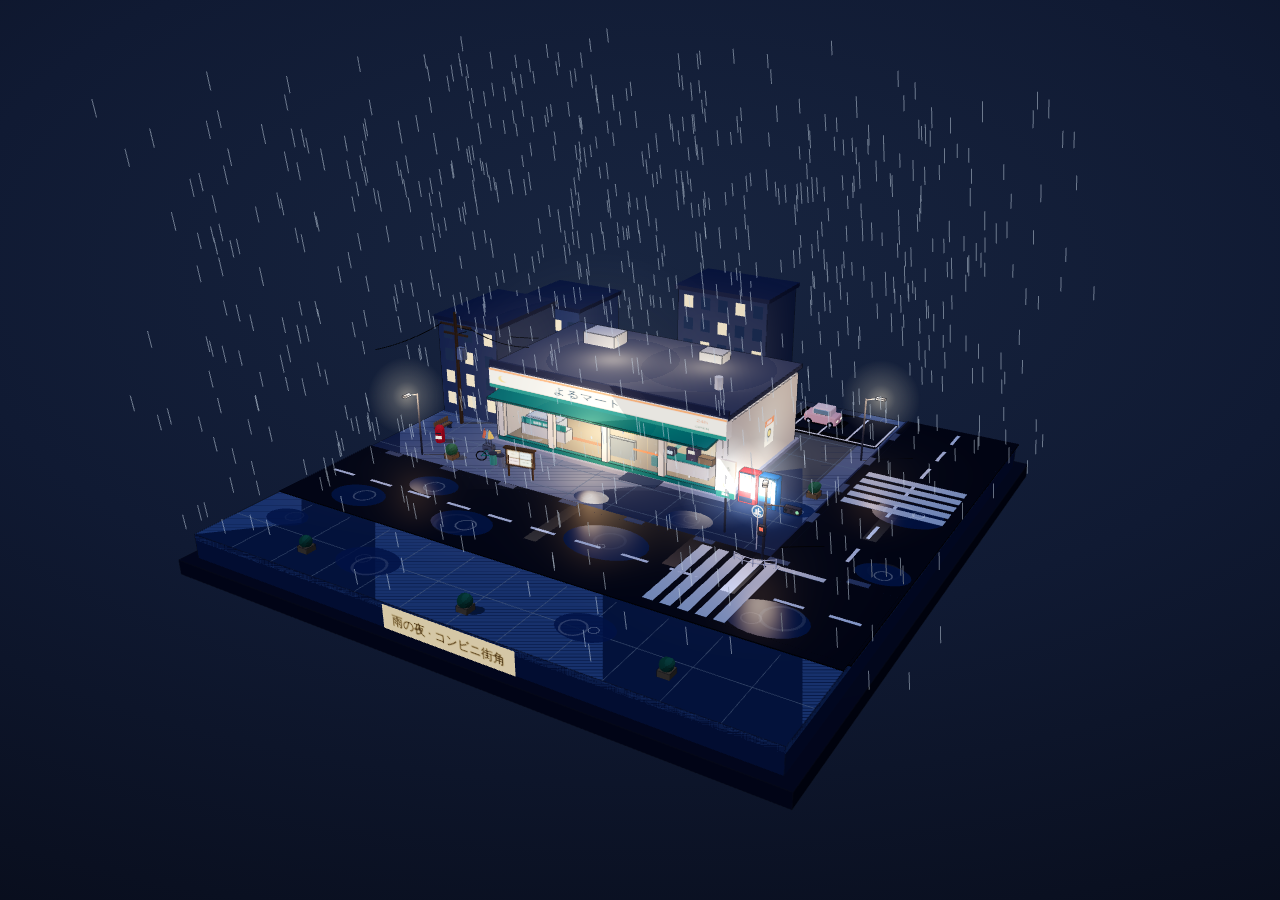
==== konbini/index.html @ 5b27959c "feat: add rainy-night konbini 3D scene page (shareable)" ====
<!doctype html>
<html lang="zh-CN">
  <head>
    <meta charset="utf-8" />
    <meta name="viewport" content="width=device-width, initial-scale=1, viewport-fit=cover" />
    <meta name="color-scheme" content="dark" />
    <link rel="icon" href="data:," />
    <title>雨夜便利店街角</title>
    <style>
      * { box-sizing: border-box; }
      html, body { height: 100%; }
      body {
        margin: 0;
        overflow: hidden;
        background: radial-gradient(120% 90% at 50% 30%, #182540 0%, #101a33 45%, #070b18 100%);
      }
      canvas { display: block; touch-action: none; }
      #err {
        position: fixed; inset: auto 12px 12px 12px; z-index: 10;
        display: none; padding: 10px 14px; border-radius: 8px;
        background: rgba(20, 8, 8, .88); color: #ffb4a2;
        font: 13px/1.5 ui-monospace, Menlo, monospace; white-space: pre-wrap;
      }
      .sr-only {
        position: absolute; width: 1px; height: 1px; margin: -1px;
        padding: 0; overflow: hidden; clip: rect(0 0 0 0); white-space: nowrap; border: 0;
      }
    </style>
  </head>
  <body>
    <p class="sr-only">雨夜便利店街角：一个可以拖拽旋转、缩放观看的三维微缩模型。方形底座上坐落着一家亮着暖光的日式便利店，透过大面积玻璃窗能看到货架、饮料柜、便当区、收银台与杂志架；店外有自动贩卖机、自行车、路灯、电线杆、斑马线与信号灯，雨丝持续落下，积水泛起涟漪。</p>
    <div id="err"></div>
    <script src="[data-uri]"></script>
    <script>
    (function () {
      'use strict';
      var errBox = document.getElementById('err');
      window.addEventListener('error', function (e) {
        errBox.style.display = 'block';
        errBox.textContent = 'Error: ' + (e.message || e.error);
      });
      window.addEventListener('unhandledrejection', function (e) {
        errBox.style.display = 'block';
        errBox.textContent = 'Error: ' + (e.reason && e.reason.message || e.reason);
      });

      var reduced = window.matchMedia && window.matchMedia('(prefers-reduced-motion: reduce)').matches;

      /* ---------- renderer / scene / camera ---------- */
      var renderer = new THREE.WebGLRenderer({ antialias: true, alpha: true });
      renderer.setPixelRatio(Math.min(window.devicePixelRatio || 1, 2));
      renderer.setSize(window.innerWidth, window.innerHeight);
      if (THREE.SRGBColorSpace) renderer.outputColorSpace = THREE.SRGBColorSpace;
      renderer.toneMapping = THREE.ACESFilmicToneMapping;
      renderer.toneMappingExposure = 1.18;
      renderer.shadowMap.enabled = true;
      renderer.shadowMap.type = THREE.PCFShadowMap;
      document.body.appendChild(renderer.domElement);

      var scene = new THREE.Scene();
      scene.fog = new THREE.Fog(0x0a1122, 120, 300);

      var camera = new THREE.PerspectiveCamera(42, window.innerWidth / window.innerHeight, 0.1, 500);

      var controls = new THREE.OrbitControls(camera, renderer.domElement);
      controls.target.set(-1, 2.2, -2);
      controls.enableDamping = true;
      controls.dampingFactor = 0.06;
      controls.minDistance = 12;
      controls.maxDistance = 220;
      controls.maxPolarAngle = 1.45;
      controls.minPolarAngle = 0.15;
      controls.enablePan = false;
      controls.autoRotate = !reduced;
      controls.autoRotateSpeed = 0.45;
      var userMoved = false;
      controls.addEventListener('start', function () { controls.autoRotate = false; userMoved = true; });
      // frame the whole square base with margin, whatever the viewport shape
      var camDir = new THREE.Vector3(
        Math.sin(0.55) * Math.cos(0.42), Math.sin(0.42), Math.cos(0.55) * Math.cos(0.42)).normalize();
      function fitView() {
        var aspect = window.innerWidth / window.innerHeight;
        camera.aspect = aspect;
        camera.fov = aspect < 0.8 ? 55 : (aspect < 1.25 ? 48 : 42);
        var vFov = camera.fov * Math.PI / 180;
        var hFov = 2 * Math.atan(Math.tan(vFov / 2) * aspect);
        var dist = 33 / Math.sin(Math.min(vFov, hFov) / 2) * 1.04;
        camera.position.copy(controls.target).addScaledVector(camDir, dist);
        camera.updateProjectionMatrix();
      }
      fitView();

      /* ---------- lights ---------- */
      scene.add(new THREE.HemisphereLight(0x8fb0e8, 0x1c2333, 0.68));
      var moon = new THREE.DirectionalLight(0x9db8ff, 1.0);
      moon.position.set(-28, 42, 18);
      moon.castShadow = true;
      moon.shadow.mapSize.set(2048, 2048);
      moon.shadow.camera.left = -34; moon.shadow.camera.right = 34;
      moon.shadow.camera.top = 34; moon.shadow.camera.bottom = -34;
      moon.shadow.camera.far = 120;
      moon.shadow.bias = -0.0006;
      scene.add(moon);
      var fill = new THREE.DirectionalLight(0x5a76b8, 0.25);
      fill.position.set(30, 20, -25);
      scene.add(fill);

      /* ---------- toon helpers ---------- */
      var gradMap = (function () {
        var data = new Uint8Array([110, 175, 255]);
        var tex = new THREE.DataTexture(data, 3, 1, THREE.RedFormat);
        tex.minFilter = THREE.NearestFilter; tex.magFilter = THREE.NearestFilter;
        tex.needsUpdate = true;
        return tex;
      })();
      function toon(color, opts) {
        var o = { color: color, gradientMap: gradMap };
        if (opts) for (var k in opts) o[k] = opts[k];
        return new THREE.MeshToonMaterial(o);
      }
      function std(color, rough, metal, opts) {
        var o = { color: color, roughness: rough, metalness: metal };
        if (opts) for (var k in opts) o[k] = opts[k];
        return new THREE.MeshStandardMaterial(o);
      }
      var EDGE = new THREE.LineBasicMaterial({ color: 0x141824, transparent: true, opacity: 0.55 });
      function box(w, h, d, mat, x, y, z, parent, edge) {
        var m = new THREE.Mesh(new THREE.BoxGeometry(w, h, d), mat);
        m.position.set(x || 0, y || 0, z || 0);
        if (parent) parent.add(m);
        if (edge) {
          var e = new THREE.LineSegments(new THREE.EdgesGeometry(m.geometry, 25), EDGE);
          m.add(e);
        }
        return m;
      }
      function cyl(rt, rb, h, mat, x, y, z, parent, seg) {
        var m = new THREE.Mesh(new THREE.CylinderGeometry(rt, rb, h, seg || 14), mat);
        m.position.set(x || 0, y || 0, z || 0);
        if (parent) parent.add(m);
        return m;
      }
      function tube(a, b, r, mat, parent) {
        var dir = new THREE.Vector3().subVectors(b, a);
        var len = dir.length();
        var m = new THREE.Mesh(new THREE.CylinderGeometry(r, r, len, 8), mat);
        m.position.copy(a).addScaledVector(dir, 0.5);
        m.quaternion.setFromUnitVectors(new THREE.Vector3(0, 1, 0), dir.normalize());
        if (parent) parent.add(m);
        return m;
      }
      function canvasTex(w, h, draw) {
        var c = document.createElement('canvas'); c.width = w; c.height = h;
        draw(c.getContext('2d'), w, h);
        var t = new THREE.CanvasTexture(c);
        if (THREE.SRGBColorSpace) t.colorSpace = THREE.SRGBColorSpace;
        t.anisotropy = 4;
        return t;
      }
      function glowSprite(color, scale, opacity) {
        var tex = canvasTex(128, 128, function (g) {
          var gr = g.createRadialGradient(64, 64, 2, 64, 64, 64);
          gr.addColorStop(0, 'rgba(255,255,255,1)');
          gr.addColorStop(0.35, 'rgba(255,255,255,0.45)');
          gr.addColorStop(1, 'rgba(255,255,255,0)');
          g.fillStyle = gr; g.fillRect(0, 0, 128, 128);
        });
        var s = new THREE.Sprite(new THREE.SpriteMaterial({
          map: tex, color: color, transparent: true, opacity: opacity,
          blending: THREE.AdditiveBlending, depthWrite: false
        }));
        s.scale.set(scale, scale, 1);
        return s;
      }

      var world = new THREE.Group();
      scene.add(world);

      /* ================= BASE PLINTH ================= */
      var plinth = new THREE.Group(); world.add(plinth);
      box(50, 1.2, 50, toon(0x2a2f3d), 0, -2.6, 0, plinth, true);
      box(48, 2.2, 48, toon(0x39445c), 0, -1.1, 0, plinth, true);
      // name plate on plinth front
      var plateTex = canvasTex(512, 96, function (g, w, h) {
        g.fillStyle = '#c8b184'; g.fillRect(0, 0, w, h);
        g.fillStyle = '#4a3a22'; g.font = 'bold 44px sans-serif';
        g.textAlign = 'center'; g.textBaseline = 'middle';
        g.fillText('雨の夜 · コンビニ街角', w / 2, h / 2 + 2);
      });
      var plate = new THREE.Mesh(new THREE.PlaneGeometry(11, 2.05),
        new THREE.MeshBasicMaterial({ map: plateTex }));
      plate.position.set(0, -1.15, 24.06); plinth.add(plate);

      var ground = new THREE.Group(); world.add(ground);
      // sidewalk slab (whole top, roads laid over)
      var walk = box(48, 0.5, 48, toon(0x626f86), 0, -0.25, 0, ground);
      walk.receiveShadow = true;
      // sidewalk tile seams
      var seamMat = new THREE.LineBasicMaterial({ color: 0x4c586e, transparent: true, opacity: 0.55 });
      for (var sx = -20; sx <= 20; sx += 4) {
        var lg = new THREE.BufferGeometry().setFromPoints(
          [new THREE.Vector3(sx, 0.012, -24), new THREE.Vector3(sx, 0.012, 5)]);
        ground.add(new THREE.Line(lg, seamMat));
        var lg2 = new THREE.BufferGeometry().setFromPoints(
          [new THREE.Vector3(-24, 0.012, sx < 5 ? sx : 4), new THREE.Vector3(14, 0.012, sx < 5 ? sx : 4)]);
        if (sx <= 4) ground.add(new THREE.Line(lg2, seamMat));
      }
      // seams + a centre line on the far (south) sidewalk strip
      for (var fx = -20; fx <= 20; fx += 4) {
        var fl = new THREE.BufferGeometry().setFromPoints(
          [new THREE.Vector3(fx, 0.012, 16), new THREE.Vector3(fx, 0.012, 24)]);
        ground.add(new THREE.Line(fl, seamMat));
      }
      var fl2 = new THREE.BufferGeometry().setFromPoints(
        [new THREE.Vector3(-24, 0.012, 20), new THREE.Vector3(24, 0.012, 20)]);
      ground.add(new THREE.Line(fl2, seamMat));

      /* ================= ROADS ================= */
      var roadMat = std(0x272e3d, 0.55, 0.25);
      var roadS = box(48, 0.14, 10.5, roadMat, 0, 0.03, 10.4, ground);   // south road (along x)
      var roadE = box(10, 0.14, 39, roadMat, 19.2, 0.03, -4.6, ground);  // east road (along z)
      roadS.receiveShadow = true; roadE.receiveShadow = true;
      // centre dashed lines
      var dashMat = toon(0xd8dcea);
      for (var dx = -22; dx <= 22; dx += 4) if (dx < 12 || dx > 15) box(2.2, 0.02, 0.28, dashMat, dx, 0.115, 10.4, ground);
      for (var dz = -22; dz <= 2; dz += 4) box(0.28, 0.02, 2.2, dashMat, 19.2, 0.115, dz, ground);
      // zebra crossing across south road (near corner)
      var zebraMat = std(0xe8ecf4, 0.35, 0.1);
      for (var zi = 0; zi < 5; zi++) box(0.85, 0.025, 8.6, zebraMat, 9.6 + zi * 1.35, 0.115, 10.4, ground);
      // zebra across east road
      for (var zj = 0; zj < 5; zj++) box(8.2, 0.025, 0.85, zebraMat, 19.2, 0.115, -11.5 + zj * 1.35, ground);
      // stop line
      box(4.6, 0.025, 0.5, zebraMat, 16.6, 0.115, 6.4, ground);
      // drainage gutters + grates
      var gutMat = toon(0x39415a);
      box(48, 0.06, 0.7, gutMat, 0, 0.06, 5.5, ground);
      box(0.7, 0.06, 39, gutMat, 14.4, 0.06, -4.6, ground);
      var grateMat = toon(0x596273);
      for (var gx = -21; gx <= 21; gx += 6) box(1.6, 0.05, 0.55, grateMat, gx, 0.1, 5.5, ground);
      for (var gz = -20; gz <= 0; gz += 6) box(0.55, 0.05, 1.6, grateMat, 14.4, 0.1, gz, ground);

      /* puddles: glossy discs + ripple rings + light streaks */
      var puddleMat = new THREE.MeshPhongMaterial({
        color: 0x35496e, shininess: 120, specular: 0xbdd2ff,
        transparent: true, opacity: 0.88
      });
      var puddleSpots = [
        [3, 9.5, 3.4], [-8, 12.5, 2.6], [17.5, 12.8, 3.0], [20.5, -6, 2.8],
        [-14, 8.6, 2.2], [6.5, 3.2, 1.9], [-2, 3.8, 1.5], [12.6, -2.5, 1.7],
        [-18, 13, 2.4], [22, 3.5, 2.0], [-10, 20.5, 2.6], [8, 19.8, 2.2], [-20, 18.6, 1.8]
      ];
      var ripples = [];
      puddleSpots.forEach(function (p, i) {
        var pd = new THREE.Mesh(new THREE.CircleGeometry(p[2], 26), puddleMat);
        pd.rotation.x = -Math.PI / 2; pd.position.set(p[0], 0.115, p[1]);
        pd.scale.set(1, 0.72, 1); ground.add(pd);
        var n = 2;
        for (var r = 0; r < n; r++) {
          var ring = new THREE.Mesh(new THREE.RingGeometry(0.85, 1, 26),
            new THREE.MeshBasicMaterial({ color: 0xaFC4e8, transparent: true, opacity: 0, side: THREE.DoubleSide, depthWrite: false }));
          ring.rotation.x = -Math.PI / 2;
          ring.position.set(p[0] + (Math.sin(i * 7 + r * 3) * p[2] * 0.3), 0.13, p[1] + (Math.cos(i * 5 + r * 2) * p[2] * 0.2));
          ground.add(ring);
          ripples.push({ mesh: ring, phase: (i * 0.37 + r * 0.5) % 1, max: p[2] * 0.55 });
        }
      });
      // warm light streak reflections on wet road
      function streak(x, z, len, color, op) {
        var t = canvasTex(64, 256, function (g, w, h) {
          var gr = g.createLinearGradient(0, 0, 0, h);
          gr.addColorStop(0, 'rgba(255,255,255,0.9)');
          gr.addColorStop(1, 'rgba(255,255,255,0)');
          g.fillStyle = gr; g.fillRect(0, 0, w, h);
        });
        var m = new THREE.Mesh(new THREE.PlaneGeometry(1.1, len),
          new THREE.MeshBasicMaterial({ map: t, color: color, transparent: true, opacity: op, blending: THREE.AdditiveBlending, depthWrite: false }));
        m.rotation.x = -Math.PI / 2; m.rotation.z = Math.PI;
        m.position.set(x, 0.14, z); ground.add(m);
        return m;
      }
      var streaks = [
        streak(-2, 8.6, 7, 0xffc98a, 0.34),      // store glow on south road
        streak(13.8, 8.2, 6, 0xffe2ae, 0.3),     // street lamp
        streak(8.6, 7.6, 5, 0xff9d7a, 0.22),     // vending machine
        streak(19.4, -3.4, 5.5, 0xffe2ae, 0.26)  // east lamp
      ];

      /* ================= CONVENIENCE STORE ================= */
      var store = new THREE.Group(); world.add(store);
      var SX = -4, SZ = -8;                    // store centre
      var SW = 22, SD = 13, SH = 6.2;          // width, depth, height
      store.position.set(SX, 0, SZ);

      var wallMat = toon(0xf0e7d3);
      var trimMat = toon(0x2e7d74);
      var darkMat = toon(0x3a4152);

      // floor slab + interior floor
      box(SW + 1, 0.35, SD + 1, toon(0x8b93a5), 0, 0.17, 0, store);
      var inFloor = box(SW - 0.4, 0.06, SD - 0.4,
        std(0xd9c9a8, 0.5, 0), 0, 0.38, 0, store);
      inFloor.receiveShadow = true;
      // interior floor guide strips
      box(6, 0.012, 0.5, toon(0xe07856), -4, 0.42, 3.4, store);
      box(0.5, 0.012, 4, toon(0x4f9d8f), 3.4, 0.42, 1.2, store);

      // back wall & side walls
      var backWall = box(SW, SH, 0.45, wallMat, 0, SH / 2 + 0.3, -SD / 2, store, true);
      backWall.castShadow = true;
      var westWall = box(0.45, SH, SD, wallMat, -SW / 2, SH / 2 + 0.3, 0, store, true);
      westWall.castShadow = true;
      // east wall with a poster window
      var eastWall = box(0.45, SH, SD, wallMat, SW / 2, SH / 2 + 0.3, 0, store, true);
      eastWall.castShadow = true;

      // interior back wall (warm) + a glowing light strip along its top
      box(SW - 0.5, SH - 0.4, 0.1, toon(0xf7ecd4), 0, SH / 2 + 0.3, -SD / 2 + 0.3, store);
      box(SW - 3, 0.34, 0.08, new THREE.MeshBasicMaterial({ color: 0xffe9bb }), 0, 5.35, -SD / 2 + 0.38, store);
      // ceiling
      box(SW, 0.3, SD, toon(0xe9e2d0), 0, SH + 0.35, 0, store);
      // ceiling light panels (emissive)
      var ceilLightMat = new THREE.MeshBasicMaterial({ color: 0xfff3d6 });
      var ceilLights = [];
      [-6.5, 0, 6.5].forEach(function (lx) {
        [-2.8, 2.2].forEach(function (lz) {
          var p = box(3.6, 0.08, 1.1, ceilLightMat, lx, SH + 0.16, lz, store);
          ceilLights.push(p);
        });
      });
      // warm interior lights
      var inLight1 = new THREE.PointLight(0xffd9a0, 62, 28, 1.8);
      inLight1.position.set(-3, 5.2, 0.5); store.add(inLight1);
      var inLight2 = new THREE.PointLight(0xffd9a0, 46, 24, 1.8);
      inLight2.position.set(5, 5.2, -2); store.add(inLight2);
      var spill = new THREE.PointLight(0xffc98a, 34, 20, 2);
      spill.position.set(0, 3, 9); store.add(spill); // glow spilling onto sidewalk

      /* front facade: pillars + glass + sign band */
      var front = new THREE.Group(); store.add(front);
      var FZ = SD / 2;
      // bottom kick plate & top lintel under sign
      box(SW, 0.42, 0.4, trimMat, 0, 0.5, FZ, front, true);
      box(SW, 0.5, 0.4, wallMat, 0, 5.3, FZ, front);
      // pillars
      [-10.6, -5.4, 0, 5.4, 10.6].forEach(function (px) {
        var pil = box(0.55, 4.4, 0.42, wallMat, px, 2.9, FZ, front, true);
        pil.castShadow = true;
      });
      // glass material
      var glassMat = new THREE.MeshPhongMaterial({
        color: 0xbfd9e8, transparent: true, opacity: 0.13,
        shininess: 140, specular: 0xdff2ff, depthWrite: false
      });
      function glassPane(w, x) {
        var g = new THREE.Mesh(new THREE.PlaneGeometry(w, 4.4), glassMat);
        g.position.set(x, 2.9, FZ + 0.02); g.renderOrder = 5; front.add(g);
        return g;
      }
      glassPane(4.6, -8); glassPane(4.6, -2.7); glassPane(4.6, 8);
      glassPane(2.5, 1.45); // fixed pane beside the doors
      // sliding-door glass (doorway between x 2.7..5.4 -> centre 4.05, separate below)
      // rain streak overlay on glass
      var streakTex = canvasTex(256, 256, function (g, w, h) {
        g.clearRect(0, 0, w, h);
        for (var i = 0; i < 60; i++) {
          var x = Math.random() * w, y = Math.random() * h, len = 14 + Math.random() * 42;
          var gr = g.createLinearGradient(0, y, 0, y + len);
          gr.addColorStop(0, 'rgba(200,225,255,0)');
          gr.addColorStop(0.5, 'rgba(200,225,255,0.55)');
          gr.addColorStop(1, 'rgba(200,225,255,0)');
          g.fillStyle = gr;
          g.fillRect(x, y, 1.6, len);
        }
      });
      streakTex.wrapS = streakTex.wrapT = THREE.RepeatWrapping;
      var glassRainMat = new THREE.MeshBasicMaterial({
        map: streakTex, transparent: true, opacity: 0.5, depthWrite: false
      });
      var glassRain = new THREE.Mesh(new THREE.PlaneGeometry(SW - 1.4, 4.4), glassRainMat);
      glassRain.position.set(0, 2.9, FZ + 0.06); glassRain.renderOrder = 6; front.add(glassRain);

      /* automatic sliding doors */
      var doorGroup = new THREE.Group(); front.add(doorGroup);
      var doorMat = new THREE.MeshPhongMaterial({
        color: 0xcfe4f2, transparent: true, opacity: 0.35,
        shininess: 140, specular: 0xffffff, depthWrite: false
      });
      function doorPanel(cx) {
        var grp = new THREE.Group();
        var p = new THREE.Mesh(new THREE.PlaneGeometry(1.3, 4.1), doorMat);
        p.renderOrder = 5; grp.add(p);
        var fr = box(1.36, 0.1, 0.06, trimMat, 0, 2.08, 0, grp);
        box(1.36, 0.1, 0.06, trimMat, 0, -2.08, 0, grp);
        box(1.36, 0.16, 0.06, toon(0xff8c5a), 0, -0.4, 0, grp); // door stripe decal
        grp.position.set(cx, 2.82, FZ + 0.03);
        doorGroup.add(grp);
        return grp;
      }
      var doorL = doorPanel(3.38), doorR = doorPanel(4.72);
      // door sensor + welcome mat
      box(1.1, 0.18, 0.3, darkMat, 4.05, 5.05, FZ + 0.1, front);
      var mat1 = box(3.4, 0.05, 1.5, toon(0x37455e), 4.05, 0.38, FZ + 1.1, store);
      mat1.receiveShadow = true;

      /* sign band with name */
      var signTex = canvasTex(2048, 256, function (g, w, h) {
        g.fillStyle = '#fdf6e3'; g.fillRect(0, 0, w, h);
        g.fillStyle = '#2e7d74'; g.fillRect(0, h - 52, w, 52);
        g.fillStyle = '#ff8c5a'; g.fillRect(0, 0, w, 26);
        g.fillStyle = '#274b63'; g.font = 'bold 118px "Hiragino Sans", sans-serif';
        g.textAlign = 'center'; g.textBaseline = 'middle';
        g.fillText('よるマート', w / 2 - 130, h / 2 - 8);
        g.fillStyle = '#e07856'; g.font = 'bold 54px sans-serif';
        g.fillText('24h', w - 190, h / 2 - 40);
        g.fillStyle = '#2e7d74'; g.font = 'bold 40px sans-serif';
        g.fillText('OPEN', w - 190, h / 2 + 38);
        g.fillStyle = '#ffd166';
        g.beginPath(); g.arc(130, h / 2 - 10, 44, 0, Math.PI * 2); g.fill();
        g.fillStyle = '#fdf6e3';
        g.beginPath(); g.arc(152, h / 2 - 22, 38, 0, Math.PI * 2); g.fill();
      });
      var signMats = [
        toon(0xfdf6e3), toon(0xfdf6e3), toon(0xfdf6e3), toon(0xfdf6e3),
        new THREE.MeshBasicMaterial({ map: signTex }), toon(0xfdf6e3)
      ];
      var signBand = new THREE.Mesh(new THREE.BoxGeometry(SW + 0.7, 1.7, 0.9), signMats);
      signBand.position.set(0, 6.15, FZ + 0.15); signBand.castShadow = true; front.add(signBand);
      var signGlow = glowSprite(0xffe9bb, 26, 0.16);
      signGlow.position.set(0, 6.2, FZ + 1.6); front.add(signGlow);

      /* roof + parapet + rooftop units */
      var roof = box(SW + 0.8, 0.35, SD + 0.8, toon(0x4a5266), 0, SH + 0.85, 0, store, true);
      roof.castShadow = true;
      box(SW + 0.8, 0.5, 0.25, toon(0x39415a), 0, SH + 1.2, SD / 2 + 0.3, store);
      box(3.2, 1.1, 2.2, toon(0x9aa4b5), -6, SH + 1.55, -3, store, true);   // rooftop AC
      box(2.2, 0.8, 1.6, toon(0x8b95a7), 4.5, SH + 1.4, -4, store, true);
      cyl(0.35, 0.35, 1.1, toon(0xb6bfcc), 8, SH + 1.5, 2, store);          // vent pipe
      // side wall AC outdoor unit + pipes (alley side)
      box(1.6, 1.1, 0.7, toon(0xaab4c2), -SW / 2 - 0.45, 1.6, -3.5, store, true);
      cyl(0.09, 0.09, 3.4, toon(0x7e8898), -SW / 2 - 0.3, 3, -4.6, store);
      // poster on east wall
      var posterTexE = canvasTex(256, 340, function (g, w, h) {
        g.fillStyle = '#fff3d6'; g.fillRect(0, 0, w, h);
        g.fillStyle = '#e07856'; g.fillRect(0, 0, w, 84);
        g.fillStyle = '#fff'; g.font = 'bold 44px sans-serif'; g.textAlign = 'center';
        g.fillText('新発売', w / 2, 58);
        g.fillStyle = '#274b63';
        g.beginPath(); g.arc(w / 2, 190, 62, 0, Math.PI * 2); g.fill();
        g.fillStyle = '#ffd166';
        g.beginPath(); g.arc(w / 2, 190, 40, 0, Math.PI * 2); g.fill();
        g.fillStyle = '#274b63'; g.font = 'bold 34px sans-serif';
        g.fillText('プリン', w / 2, 300);
      });
      var posterE = new THREE.Mesh(new THREE.PlaneGeometry(1.7, 2.3),
        new THREE.MeshBasicMaterial({ map: posterTexE }));
      posterE.rotation.y = Math.PI / 2;
      posterE.position.set(SW / 2 + 0.26, 3.1, -1); store.add(posterE);

      /* canopy / eaves over the front */
      var canopy = new THREE.Group(); store.add(canopy);
      var canTop = box(SW - 1, 0.14, 2.2, toon(0x2e7d74), 0, 5.05, FZ + 1.05, canopy, true);
      canTop.rotation.x = 0.1; canTop.castShadow = true;
      var canLight = box(SW - 2, 0.06, 0.3, new THREE.MeshBasicMaterial({ color: 0xffe9bb }),
        0, 4.88, FZ + 1.85, canopy);
      // canopy support rods
      tube(new THREE.Vector3(-9.5, 4.6, FZ + 0.2), new THREE.Vector3(-9.5, 5, FZ + 1.95), 0.045, darkMat, canopy);
      tube(new THREE.Vector3(9.5, 4.6, FZ + 0.2), new THREE.Vector3(9.5, 5, FZ + 1.95), 0.045, darkMat, canopy);
      // eave drips
      var drips = [];
      for (var di = 0; di < 7; di++) {
        var dp = new THREE.Mesh(new THREE.SphereGeometry(0.07, 8, 8),
          new THREE.MeshBasicMaterial({ color: 0xbdd8ff, transparent: true, opacity: 0.85 }));
        dp.scale.y = 1.7;
        dp.position.set(SX - 9 + di * 3, 4.9, SZ + FZ + 2.1);
        world.add(dp);
        drips.push({ mesh: dp, phase: Math.random(), speed: 0.5 + Math.random() * 0.4, x: dp.position.x });
      }

      /* ================= INTERIOR ================= */
      var interior = new THREE.Group(); store.add(interior);
      var shelfMat = toon(0xe8e2d2);
      var shelfSide = toon(0x9fb4ad);
      var productPalette = [0xe07856, 0xffd166, 0x7fb069, 0x4f9d8f, 0x5b8e7d, 0xef6f6c, 0x84a9c0, 0xf2cc8f, 0xbc4749, 0x6a8eae];
      function shelfUnit(w, x, z, ry, rows) {
        var g = new THREE.Group(); g.position.set(x, 0.4, z); g.rotation.y = ry || 0;
        box(w, 0.12, 0.9, shelfSide, 0, 0.06, 0, g, true);
        box(0.1, 2.3, 0.9, shelfSide, -w / 2 + 0.05, 1.15, 0, g);
        box(0.1, 2.3, 0.9, shelfSide, w / 2 - 0.05, 1.15, 0, g);
        // bright category boards on both shelf ends, readable through the glass
        var endCols = [0xe07856, 0x4f9d8f, 0xffd166, 0x84a9c0];
        var ec = endCols[Math.abs(seed) % endCols.length];
        box(0.14, 1.6, 0.94, toon(ec), -w / 2 + 0.02, 1.35, 0, g);
        box(0.14, 1.6, 0.94, toon(ec), w / 2 - 0.02, 1.35, 0, g);
        box(w, 0.1, 0.9, shelfSide, 0, 2.32, 0, g);
        var seed = Math.floor(Math.abs(x * 13 + z * 7));
        for (var r = 0; r < (rows || 3); r++) {
          var y = 0.55 + r * 0.58;
          box(w - 0.2, 0.07, 0.8, shelfMat, 0, y - 0.24, 0, g);
          var n = Math.floor(w / 0.52);
          for (var i = 0; i < n; i++) {
            if ((seed + i * 3 + r * 7) % 9 === 4) continue; // gap
            var pw = 0.36 + ((seed + i + r) % 3) * 0.07;
            var ph = 0.36 + ((seed + i * 2 + r) % 3) * 0.1;
            var pc = productPalette[(seed + i + r * 3) % productPalette.length];
            box(pw, ph, 0.5, toon(pc), -w / 2 + 0.45 + i * 0.52, y + ph / 2 - 0.2, 0, g);
          }
        }
        interior.add(g);
        return g;
      }
      // back-wall shelving + two aisles (aisles sit close to the glass)
      shelfUnit(9, -5, -5.2, 0, 4);
      shelfUnit(7.5, 5.2, -5.2, 0, 4);
      shelfUnit(6.4, -5.4, -0.5, 0, 3);
      shelfUnit(6.4, 2.6, -0.5, 0, 3);
      // end-cap promo stack
      box(1.4, 0.9, 1, toon(0xffd166), -1.6, 0.85, -0.5, interior, true);
      box(1.1, 0.6, 0.8, toon(0xe07856), -1.6, 1.6, -0.5, interior, true);
      // hanging category lightboxes above the aisles
      function aisleSign(x, z, bg, text) {
        var tex = canvasTex(512, 96, function (g, w, h) {
          g.fillStyle = bg; g.fillRect(0, 0, w, h);
          g.fillStyle = '#fff'; g.font = 'bold 52px sans-serif'; g.textAlign = 'center';
          g.fillText(text, w / 2, 66);
        });
        var m = new THREE.Mesh(new THREE.BoxGeometry(3.2, 0.6, 0.14),
          [toon(0xf7ecd4), toon(0xf7ecd4), toon(0xf7ecd4), toon(0xf7ecd4),
           new THREE.MeshBasicMaterial({ map: tex }), new THREE.MeshBasicMaterial({ map: tex })]);
        m.position.set(x, 4.35, z); interior.add(m);
        cyl(0.02, 0.02, 1.6, darkMat, x - 1.2, 5.45, z, interior, 6);
        cyl(0.02, 0.02, 1.6, darkMat, x + 1.2, 5.45, z, interior, 6);
      }
      aisleSign(-5.4, -0.5, '#e07856', 'お菓子 · パン');
      aisleSign(2.6, -0.5, '#2f5d8a', '飲み物 · 牛乳');
      aisleSign(0, -5.2, '#4f9d8f', '日用品 · 雑誌');

      /* drink fridge along interior east wall */
      var fridge = new THREE.Group(); fridge.position.set(9.6, 0.4, -0.5); fridge.rotation.y = -Math.PI / 2; interior.add(fridge);
      box(7.6, 3.1, 1, toon(0xdfe6ee), 0, 1.55, 0, fridge, true);
      var fridgeGlow = box(7.1, 2.5, 0.1, new THREE.MeshBasicMaterial({
        map: canvasTex(512, 180, function (g, w, h) {
          g.fillStyle = '#dff4ff'; g.fillRect(0, 0, w, h);
          var cols = ['#ef6f6c', '#ffd166', '#7fb069', '#5b8e7d', '#f4845f', '#84a9c0', '#bc4749'];
          for (var r = 0; r < 3; r++) {
            g.fillStyle = '#9fc6de'; g.fillRect(0, 52 + r * 56, w, 5);
            for (var i = 0; i < 16; i++) {
              g.fillStyle = cols[(i + r * 3) % cols.length];
              g.fillRect(14 + i * 31, 22 + r * 56, 17, 30);
              g.fillStyle = 'rgba(255,255,255,0.65)'; g.fillRect(14 + i * 31, 22 + r * 56, 17, 8);
            }
          }
        }) }), 0, 1.6, 0.52, fridge);
      var canPalette = [0xef6f6c, 0xffd166, 0x7fb069, 0x5b8e7d, 0xf4845f, 0x84a9c0];
      for (var fr = 0; fr < 3; fr++) for (var fi = 0; fi < 11; fi++) {
        cyl(0.13, 0.13, 0.42, toon(canPalette[(fi + fr * 2) % canPalette.length]),
          -3.1 + fi * 0.6, 0.82 + fr * 0.74, 0.56, fridge, 10);
      }
      var fridgeLight = new THREE.PointLight(0xbfe6ff, 9, 7, 2);
      fridgeLight.position.set(8.6, 2.4, -0.5); interior.add(fridgeLight);

      /* freezer chest */
      var freezer = new THREE.Group(); freezer.position.set(-8.6, 0.4, 2.8); interior.add(freezer);
      box(3.4, 1.15, 1.5, toon(0xbcd6e8), 0, 0.58, 0, freezer, true);
      box(3.1, 0.08, 1.2, new THREE.MeshPhongMaterial({ color: 0xdff4ff, transparent: true, opacity: 0.6 }), 0, 1.18, 0, freezer);
      box(1, 0.3, 0.7, toon(0xfff3d6), -0.8, 1.05, 0, freezer);
      box(0.9, 0.28, 0.65, toon(0xf6bd60), 0.7, 1.04, 0.05, freezer);

      /* bento / onigiri display near front-west */
      var bento = new THREE.Group(); bento.position.set(-7.6, 0.4, 4.2); interior.add(bento);
      box(4.6, 1.05, 1.1, toon(0xe8e2d2), 0, 0.52, 0, bento, true);
      box(4.6, 0.5, 0.15, toon(0x2e7d74), 0, 1.3, 0.45, bento);
      var bentoSign = new THREE.Mesh(new THREE.PlaneGeometry(3.6, 0.42),
        new THREE.MeshBasicMaterial({ map: canvasTex(512, 64, function (g, w, h) {
          g.fillStyle = '#2e7d74'; g.fillRect(0, 0, w, h);
          g.fillStyle = '#fff'; g.font = 'bold 36px sans-serif'; g.textAlign = 'center';
          g.fillText('お弁当 · おにぎり', w / 2, 44);
        }) }));
      bentoSign.position.set(0, 1.3, 0.54); bento.add(bentoSign);
      for (var bi = 0; bi < 6; bi++) {
        // onigiri triangles
        var tri = new THREE.Mesh(new THREE.ConeGeometry(0.21, 0.3, 3), toon(0xf7f3e8));
        tri.position.set(-1.8 + bi * 0.62, 1.2, 0.1); tri.rotation.y = 0.5; bento.add(tri);
        box(0.16, 0.12, 0.02, toon(0x2f4633), tri.position.x, 1.13, 0.24, bento);
        // bento boxes
        box(0.5, 0.14, 0.38, toon(bi % 2 ? 0xe07856 : 0x84a9c0), -1.8 + bi * 0.62, 0.82, -0.25, bento);
      }

      /* checkout counter (front-east inside) */
      var counter = new THREE.Group(); counter.position.set(6.4, 0.4, 4.3); interior.add(counter);
      box(4.8, 1.1, 1.3, toon(0xf0e7d3), 0, 0.55, 0, counter, true);
      box(4.8, 0.08, 1.3, toon(0x2e7d74), 0, 1.14, 0, counter);
      // register + screen
      box(0.8, 0.5, 0.6, darkMat, -1.5, 1.45, -0.1, counter, true);
      var regScreen = new THREE.Mesh(new THREE.PlaneGeometry(0.66, 0.4),
        new THREE.MeshBasicMaterial({ map: canvasTex(128, 80, function (g, w, h) {
          g.fillStyle = '#bfe6ff'; g.fillRect(0, 0, w, h);
          g.fillStyle = '#274b63'; g.font = 'bold 26px monospace';
          g.fillText('¥ 580', 14, 36); g.font = '16px monospace';
          g.fillText('ありがとう', 14, 62);
        }) }));
      regScreen.position.set(-1.5, 1.52, 0.22); regScreen.rotation.x = -0.15; counter.add(regScreen);
      // coffee machine
      box(0.9, 1, 0.8, toon(0x51465a), 0.6, 1.68, -0.15, counter, true);
      box(0.6, 0.3, 0.05, new THREE.MeshBasicMaterial({ color: 0xffe9bb }), 0.6, 1.95, 0.27, counter);
      cyl(0.09, 0.07, 0.16, toon(0xffffff), 0.6, 1.26, 0.15, counter, 10);
      // oden case (warm glow)
      box(1.3, 0.55, 0.7, toon(0x8a6f4d), 1.9, 1.45, 0, counter, true);
      var odenGlow = box(1.16, 0.34, 0.56, new THREE.MeshBasicMaterial({ color: 0xffbe78 }), 1.9, 1.5, 0.02, counter);
      for (var oi = 0; oi < 4; oi++) cyl(0.02, 0.02, 0.4, toon(0xd9c9a8), 1.55 + oi * 0.24, 1.52, 0.02, counter, 6);
      // shopping baskets stack
      for (var bk = 0; bk < 3; bk++) box(0.62, 0.3, 0.45, toon(0x4f9d8f), -2.6, 0.3 + bk * 0.26, 0.5, counter);

      /* magazine rack near entrance */
      var mag = new THREE.Group(); mag.position.set(0.4, 0.4, 4.6); mag.rotation.y = Math.PI; interior.add(mag);
      box(2.6, 1.7, 0.35, shelfSide, 0, 0.85, 0, mag, true);
      var magCols = [0xef6f6c, 0xffd166, 0x84a9c0, 0x7fb069, 0xf4845f, 0xbc4749];
      for (var mr = 0; mr < 2; mr++) for (var mi = 0; mi < 5; mi++) {
        var mg = box(0.42, 0.58, 0.05, toon(magCols[(mi + mr * 2) % 6]), -0.95 + mi * 0.48, 0.62 + mr * 0.62, 0.2, mag);
        mg.rotation.x = -0.16;
      }
      /* interior posters + hanging lightbox */
      function inPoster(x, z, ry, tex) {
        var p = new THREE.Mesh(new THREE.PlaneGeometry(1.5, 2), new THREE.MeshBasicMaterial({ map: tex }));
        p.position.set(x, 3.4, z); p.rotation.y = ry; interior.add(p);
      }
      inPoster(-5, -5.85, 0, canvasTex(220, 300, function (g, w, h) {
        g.fillStyle = '#ffe9bb'; g.fillRect(0, 0, w, h);
        g.fillStyle = '#bc4749'; g.font = 'bold 52px sans-serif'; g.textAlign = 'center';
        g.fillText('肉まん', w / 2, 90);
        g.fillStyle = '#e07856'; g.beginPath(); g.arc(w / 2, 190, 55, 0, Math.PI * 2); g.fill();
        g.fillStyle = '#274b63'; g.font = 'bold 30px sans-serif'; g.fillText('¥150', w / 2, 280);
      }));
      inPoster(3.4, -5.85, 0, canvasTex(220, 300, function (g, w, h) {
        g.fillStyle = '#d8f2ff'; g.fillRect(0, 0, w, h);
        g.fillStyle = '#2e7d74'; g.font = 'bold 46px sans-serif'; g.textAlign = 'center';
        g.fillText('アイス', w / 2, 90);
        g.fillStyle = '#84a9c0'; g.fillRect(70, 130, 80, 110);
        g.fillStyle = '#fff'; g.fillRect(70, 130, 80, 30);
        g.fillStyle = '#274b63'; g.font = 'bold 30px sans-serif'; g.fillText('全品 2割引', w / 2, 280);
      }));
      var hangBox = box(3.4, 0.55, 0.25, new THREE.MeshBasicMaterial({
        map: canvasTex(512, 84, function (g, w, h) {
          g.fillStyle = '#fff3d6'; g.fillRect(0, 0, w, h);
          g.fillStyle = '#bc4749'; g.font = 'bold 44px sans-serif'; g.textAlign = 'center';
          g.fillText('温かい飲み物 あります', w / 2, 56);
        }) }), 0, 4.6, 0.8, interior);
      // back door + lockers
      box(1.3, 2.6, 0.12, toon(0x9fb4ad), 8.6, 1.7, -5.8, interior, true);
      box(2.4, 1.9, 0.5, toon(0xb9c4cf), -9.2, 1.35, -5.5, interior, true);
      for (var lk = 0; lk < 3; lk++) box(0.7, 1.7, 0.04, toon(0x8fa0b0), -10.2 + lk * 0.78, 1.35, -5.22, interior);

      /* totem pole sign near street */
      var totem = new THREE.Group(); totem.position.set(9.6, 0, 3.4); world.add(totem);
      cyl(0.09, 0.09, 5.4, darkMat, 0, 2.7, 0, totem);
      var totemTex = canvasTex(256, 512, function (g, w, h) {
        g.fillStyle = '#fdf6e3'; g.fillRect(0, 0, w, h);
        g.fillStyle = '#2e7d74'; g.fillRect(0, h - 90, w, 90);
        g.fillStyle = '#274b63'; g.font = 'bold 64px sans-serif'; g.textAlign = 'center';
        g.fillText('よる', w / 2, 130); g.fillText('マート', w / 2, 215);
        g.fillStyle = '#ffd166'; g.beginPath(); g.arc(w / 2, 330, 46, 0, Math.PI * 2); g.fill();
        g.fillStyle = '#fdf6e3'; g.beginPath(); g.arc(w / 2 + 20, 318, 38, 0, Math.PI * 2); g.fill();
        g.fillStyle = '#fff'; g.font = 'bold 52px sans-serif'; g.fillText('24h', w / 2, h - 32);
      });
      var totemSign = new THREE.Mesh(new THREE.BoxGeometry(1.5, 3, 0.22),
        [toon(0xfdf6e3), toon(0xfdf6e3), toon(0xfdf6e3), toon(0xfdf6e3),
         new THREE.MeshBasicMaterial({ map: totemTex }), new THREE.MeshBasicMaterial({ map: totemTex })]);
      totemSign.position.set(0, 4.4, 0); totemSign.castShadow = true; totem.add(totemSign);
      var totemGlow = glowSprite(0xffe9bb, 7, 0.35); totemGlow.position.set(0, 4.4, 0.6); totem.add(totemGlow);

      /* ================= STREET PROPS ================= */
      /* vending machines beside store */
      function vendingMachine(x, z, bodyColor, label) {
        var g = new THREE.Group(); g.position.set(x, 0, z); world.add(g);
        var body = box(1.5, 2.6, 0.95, toon(bodyColor), 0, 1.3, 0, g, true);
        body.castShadow = true;
        var win = box(0.95, 1.5, 0.06, new THREE.MeshBasicMaterial({ color: 0xeaf7ff }), -0.16, 1.75, 0.5, g);
        var cols = [0xef6f6c, 0xffd166, 0x7fb069, 0x5b8e7d, 0xf4845f];
        for (var r = 0; r < 3; r++) for (var i = 0; i < 3; i++)
          cyl(0.075, 0.075, 0.26, toon(cols[(i + r) % 5]), -0.45 + i * 0.3, 1.25 + r * 0.5, 0.53, g, 8);
        box(0.34, 1.9, 0.06, new THREE.MeshBasicMaterial({ color: 0xfff3d6 }), 0.52, 1.45, 0.5, g);
        box(1.1, 0.4, 0.06, darkMat, -0.1, 0.32, 0.5, g);
        var lbl = new THREE.Mesh(new THREE.PlaneGeometry(1.3, 0.34),
          new THREE.MeshBasicMaterial({ map: canvasTex(256, 64, function (gg, w, h) {
            gg.fillStyle = '#274b63'; gg.fillRect(0, 0, w, h);
            gg.fillStyle = '#fff'; gg.font = 'bold 34px sans-serif'; gg.textAlign = 'center';
            gg.fillText(label, w / 2, 43);
          }) }));
        lbl.position.set(0, 2.42, 0.51); g.add(lbl);
        var gl = glowSprite(0xcfeaff, 3.6, 0.2); gl.position.set(0, 1.6, 0.9); g.add(gl);
        var lt = new THREE.PointLight(0xbfe0ff, 5, 6.5, 2); lt.position.set(0, 1.6, 1.2); g.add(lt);
        return g;
      }
      vendingMachine(8.9, -2.2, 0xc23b3b, 'つめた〜い');
      vendingMachine(10.6, -2.2, 0x2f5d8a, 'あったか〜い');

      /* trash bins + umbrella stand + bicycle near entrance */
      function bin(x, z, c) {
        var b = cyl(0.34, 0.3, 0.95, toon(c), x, 0.48, z, world, 12);
        b.castShadow = true;
        cyl(0.36, 0.36, 0.08, darkMat, x, 0.99, z, world, 12);
      }
      bin(-12.6, 2.6, 0x4f9d8f); bin(-11.8, 2.6, 0x707d94);
      var umStand = new THREE.Group(); umStand.position.set(-14.6, 0, 0.6); world.add(umStand);
      box(0.9, 0.55, 0.5, toon(0x596273), 0, 0.28, 0, umStand, true);
      [[-0.25, 0xe07856], [0.05, 0x84a9c0], [0.3, 0xffd166]].forEach(function (u) {
        var um = new THREE.Group(); um.position.set(u[0], 0.5, 0); um.rotation.z = 0.1; umStand.add(um);
        cyl(0.025, 0.025, 1.5, darkMat, 0, 0.75, 0, um, 8);
        var can = new THREE.Mesh(new THREE.ConeGeometry(0.3, 0.85, 10), toon(u[1]));
        can.position.y = 1.15; um.add(can);
      });
      // bicycle
      var bike = new THREE.Group(); bike.position.set(-13.4, 0, 2.2); bike.rotation.y = 0.5; world.add(bike);
      var bikeMat = toon(0x2e7d74), tyreMat = toon(0x23262e);
      function wheel(x) {
        var w = new THREE.Mesh(new THREE.TorusGeometry(0.42, 0.05, 8, 22), tyreMat);
        w.position.set(x, 0.42, 0); bike.add(w);
        var hub = cyl(0.05, 0.05, 0.08, darkMat, x, 0.42, 0, bike, 8); hub.rotation.x = Math.PI / 2;
      }
      wheel(-0.62); wheel(0.62);
      tube(new THREE.Vector3(-0.62, 0.42, 0), new THREE.Vector3(-0.1, 0.95, 0), 0.035, bikeMat, bike);
      tube(new THREE.Vector3(-0.1, 0.95, 0), new THREE.Vector3(0.05, 0.45, 0), 0.035, bikeMat, bike);
      tube(new THREE.Vector3(0.05, 0.45, 0), new THREE.Vector3(0.5, 0.9, 0), 0.035, bikeMat, bike);
      tube(new THREE.Vector3(0.5, 0.9, 0), new THREE.Vector3(0.62, 0.42, 0), 0.035, bikeMat, bike);
      tube(new THREE.Vector3(-0.62, 0.42, 0), new THREE.Vector3(0.05, 0.45, 0), 0.035, bikeMat, bike);
      tube(new THREE.Vector3(0.42, 1.02, 0), new THREE.Vector3(0.62, 1.06, 0), 0.03, darkMat, bike);
      box(0.3, 0.07, 0.2, darkMat, -0.16, 1.02, 0, bike);
      box(0.5, 0.34, 0.36, toon(0xc8b184), 0.78, 0.72, 0, bike, true); // front basket
      bike.traverse(function (o) { if (o.isMesh) o.castShadow = true; });

      /* street lamps */
      var lampHeads = [];
      function streetLamp(x, z, ry) {
        var g = new THREE.Group(); g.position.set(x, 0, z); g.rotation.y = ry || 0; world.add(g);
        var pole = cyl(0.07, 0.09, 5.6, darkMat, 0, 2.8, 0, g, 10); pole.castShadow = true;
        tube(new THREE.Vector3(0, 5.5, 0), new THREE.Vector3(0, 5.85, 1.1), 0.05, darkMat, g);
        var head = box(0.34, 0.14, 0.8, darkMat, 0, 5.82, 1.25, g, true);
        var bulb = box(0.24, 0.06, 0.6, new THREE.MeshBasicMaterial({ color: 0xffe9bb }), 0, 5.74, 1.25, g);
        var gl = glowSprite(0xffd9a0, 6.5, 0.5); gl.position.set(0, 5.8, 1.25); g.add(gl);
        var lt = new THREE.PointLight(0xffc98a, 26, 17, 2); lt.position.set(0, 5.5, 1.3); g.add(lt);
        lampHeads.push({ bulb: bulb, glow: gl });
        return g;
      }
      streetLamp(13.2, 4.2, 0.35);           // corner lamp, arm over road junction
      streetLamp(13.6, -14, Math.PI / 2);    // east street lamp
      streetLamp(-19, 4.2, 0);               // west sidewalk lamp

      /* utility pole + wires */
      var poleG = new THREE.Group(); poleG.position.set(-20.5, 0, -3); world.add(poleG);
      var upole = cyl(0.14, 0.18, 10.5, toon(0x5a4632), 0, 5.25, 0, poleG, 10); upole.castShadow = true;
      box(3.4, 0.16, 0.16, toon(0x5a4632), 0, 9.3, 0, poleG);
      box(2.6, 0.16, 0.16, toon(0x5a4632), 0, 8.5, 0, poleG);
      box(0.7, 1.1, 0.5, toon(0x707d94), 0.5, 6.8, 0, poleG, true); // transformer
      var wireMat = new THREE.MeshBasicMaterial({ color: 0x0c0f16 });
      function wire(a, b, sag) {
        var mid = a.clone().lerp(b, 0.5); mid.y -= sag;
        var curve = new THREE.QuadraticBezierCurve3(a, mid, b);
        var m = new THREE.Mesh(new THREE.TubeGeometry(curve, 20, 0.035, 5), wireMat);
        world.add(m);
      }
      wire(new THREE.Vector3(-22, 9.3, -3), new THREE.Vector3(-15.2, 7.6, -8), 0.7);
      wire(new THREE.Vector3(-19, 9.3, -3), new THREE.Vector3(-14.8, 7.4, -6), 0.9);
      wire(new THREE.Vector3(-20.5, 8.5, -3), new THREE.Vector3(-20.5, 8.2, -16), 0.8);
      wire(new THREE.Vector3(-22, 9.3, -3), new THREE.Vector3(-23.5, 8.6, 4), 0.6);

      /* traffic light at the corner */
      var tlGroup = new THREE.Group(); tlGroup.position.set(13.9, 0, 5.9); world.add(tlGroup);
      cyl(0.07, 0.09, 4.6, darkMat, 0, 2.3, 0, tlGroup, 10);
      tube(new THREE.Vector3(0, 4.5, 0), new THREE.Vector3(1.6, 4.75, 0), 0.05, darkMat, tlGroup);
      var tlBox = box(1.15, 0.42, 0.42, darkMat, 2.1, 4.6, 0, tlGroup, true);
      var tlMats = {};
      [['red', 0xff5147, 1.68], ['yellow', 0xffc93c, 2.1], ['green', 0x3ddc84, 2.52]].forEach(function (L) {
        var lampM = new THREE.MeshBasicMaterial({ color: 0x2b2f38 });
        var lamp = new THREE.Mesh(new THREE.CircleGeometry(0.13, 16), lampM);
        lamp.position.set(L[2], 4.6, 0.22); tlGroup.add(lamp);
        tlMats[L[0]] = { mat: lampM, on: L[1] };
      });
      // pedestrian signal on corner post
      var pedBox = box(0.5, 0.72, 0.3, darkMat, 0, 2.6, 0.3, tlGroup, true);
      var pedMat = new THREE.MeshBasicMaterial({ color: 0x3ddc84 });
      var pedLamp = new THREE.Mesh(new THREE.PlaneGeometry(0.3, 0.3), pedMat);
      pedLamp.position.set(0, 2.75, 0.46); tlGroup.add(pedLamp);

      /* road sign + guardrail at the corner */
      var signPost = new THREE.Group(); signPost.position.set(12.8, 0, 4.6); world.add(signPost);
      cyl(0.05, 0.05, 3, toon(0xb6bfcc), 0, 1.5, 0, signPost, 8);
      var rsTex = canvasTex(128, 128, function (g, w, h) {
        g.fillStyle = '#2f5d8a'; g.beginPath(); g.arc(64, 64, 60, 0, Math.PI * 2); g.fill();
        g.fillStyle = '#fff'; g.beginPath(); g.arc(64, 64, 52, 0, Math.PI * 2); g.strokeStyle = '#fff'; g.lineWidth = 5; g.stroke();
        g.fillStyle = '#fff'; g.font = 'bold 64px sans-serif'; g.textAlign = 'center';
        g.fillText('止', 64, 88);
      });
      var rs = new THREE.Mesh(new THREE.CircleGeometry(0.55, 24), new THREE.MeshBasicMaterial({ map: rsTex, transparent: true }));
      rs.position.set(0, 3.1, 0.03); signPost.add(rs);
      var railMat = toon(0xc3ccd8);
      for (var ri = 0; ri < 5; ri++) {
        var ang = -0.5 + ri * 0.32;
        var rx = 13.4 + Math.sin(ang) * 2.6, rz = 4.6 + Math.cos(ang) * 2.6;
        cyl(0.05, 0.05, 0.75, railMat, rx, 0.38, rz, world, 8);
      }
      [[0.72], [0.4]].forEach(function (hh) {
        for (var rs2 = 0; rs2 < 4; rs2++) {
          var a1 = -0.5 + rs2 * 0.32, a2 = -0.5 + (rs2 + 1) * 0.32;
          tube(new THREE.Vector3(13.4 + Math.sin(a1) * 2.6, hh[0], 4.6 + Math.cos(a1) * 2.6),
               new THREE.Vector3(13.4 + Math.sin(a2) * 2.6, hh[0], 4.6 + Math.cos(a2) * 2.6), 0.035, railMat, world);
        }
      });

      /* bulletin board on west sidewalk */
      var board = new THREE.Group(); board.position.set(-9, 0, 3.6); board.rotation.y = 0.15; world.add(board);
      box(0.12, 1.9, 0.12, toon(0x5a4632), -1.1, 0.95, 0, board);
      box(0.12, 1.9, 0.12, toon(0x5a4632), 1.1, 0.95, 0, board);
      box(2.6, 1.5, 0.1, toon(0x6b5138), 0, 1.75, 0, board, true);
      var boardTex = canvasTex(512, 300, function (g, w, h) {
        g.fillStyle = '#7a6248'; g.fillRect(0, 0, w, h);
        var notes = [['#fff3d6', '秋祭り'], ['#d8f2ff', '猫 探してます'], ['#ffe1e1', '教室 生徒募集'], ['#e6f4d7', '朝市 日曜']];
        notes.forEach(function (n, i) {
          var x = 26 + (i % 2) * 235, y = 24 + Math.floor(i / 2) * 138;
          g.fillStyle = n[0]; g.fillRect(x, y, 210, 118);
          g.fillStyle = '#c23b3b'; g.beginPath(); g.arc(x + 105, y + 12, 7, 0, Math.PI * 2); g.fill();
          g.fillStyle = '#333'; g.font = 'bold 27px sans-serif'; g.textAlign = 'center';
          g.fillText(n[1], x + 105, y + 66);
        });
      });
      var boardFace = new THREE.Mesh(new THREE.PlaneGeometry(2.4, 1.3), new THREE.MeshBasicMaterial({ map: boardTex }));
      boardFace.position.set(0, 1.75, 0.06); board.add(boardFace);
      box(2.8, 0.1, 0.5, toon(0x4a3a28), 0, 2.6, 0.05, board);

      /* ================= NEIGHBOUR BUILDINGS / ALLEY / PARKING ================= */
      function neighbour(w, h, d, x, z, c, litRatio) {
        var g = new THREE.Group(); g.position.set(x, 0, z); world.add(g);
        var b = box(w, h, d, toon(c), 0, h / 2, 0, g, true); b.castShadow = true;
        box(w + 0.5, 0.4, d + 0.5, toon(0x39415a), 0, h + 0.2, 0, g);
        var cols = Math.max(2, Math.floor(w / 1.7)), rows = Math.max(2, Math.floor(h / 2.1));
        for (var i = 0; i < cols; i++) for (var j = 0; j < rows; j++) {
          var lit = ((i * 7 + j * 13 + Math.floor(x)) % 10) / 10 < litRatio;
          var win = new THREE.Mesh(new THREE.PlaneGeometry(0.95, 1.15),
            new THREE.MeshBasicMaterial({ color: lit ? 0xffd9a0 : 0x27334d }));
          win.position.set(-w / 2 + 1.1 + i * (w - 2) / Math.max(1, cols - 1), 1.6 + j * 2.1, d / 2 + 0.03);
          g.add(win);
        }
        return g;
      }
      neighbour(6.5, 9, 9, -20.5, -9, 0x4c5871, 0.45);   // west building (alley on its east side)
      neighbour(9, 11, 6, -2, -21, 0x44506a, 0.4);       // behind store, north
      neighbour(7, 7.5, 7, -20, -20, 0x54627c, 0.5);     // north-west house
      // alley dressing between store west wall and west building
      var alley = new THREE.Group(); world.add(alley);
      box(1.1, 0.8, 0.8, toon(0x8b95a7), -16.6, 0.4, -11, alley, true);   // crates
      box(0.9, 0.6, 0.7, toon(0xa87948), -16.4, 1.1, -11.1, alley, true);
      cyl(0.28, 0.28, 0.7, toon(0x4f9d8f), -16.8, 0.35, -5.5, alley, 10); // bucket bin
      tube(new THREE.Vector3(-15.3, 4.6, -13), new THREE.Vector3(-15.3, 1.2, -13), 0.07, toon(0x7e8898), alley);
      var alleyGlow = glowSprite(0xffc98a, 3.4, 0.28); alleyGlow.position.set(-16.4, 3.4, -8); alley.add(alleyGlow);
      box(0.7, 0.9, 0.08, new THREE.MeshBasicMaterial({ color: 0xffd9a0 }), -17.2, 3.4, -8, alley);

      /* parking bays on NE ground + a small kei car */
      var park = new THREE.Group(); world.add(park);
      box(9, 0.1, 6, std(0x2c3342, 0.6, 0.2), 9.3, 0.02, -19.8, park).receiveShadow = true;
      for (var pi = 0; pi < 4; pi++) {
        box(0.18, 0.02, 5.4, dashMat, 5.6 + pi * 2.7, 0.09, -19.8, park);
      }
      box(8.6, 0.02, 0.18, dashMat, 9.3, 0.09, -17.1, park);
      var car = new THREE.Group(); car.position.set(7.6, 0, -19.9); car.rotation.y = Math.PI; park.add(car);
      var RB = THREE.RoundedBoxGeometry || THREE.BoxGeometry;
      var carBody = new THREE.Mesh(new RB(3.1, 0.85, 1.55, 3, 0.16), toon(0xe8b4b8));
      carBody.position.y = 0.62; carBody.castShadow = true; car.add(carBody);
      var carTop = new THREE.Mesh(new RB(1.8, 0.7, 1.4, 3, 0.14), toon(0xf2d7da));
      carTop.position.set(-0.1, 1.32, 0); carTop.castShadow = true; car.add(carTop);
      var carGlass = new THREE.Mesh(new RB(1.6, 0.5, 1.44, 2, 0.1),
        new THREE.MeshPhongMaterial({ color: 0x9fc6de, shininess: 120 }));
      carGlass.position.set(-0.1, 1.34, 0); car.add(carGlass);
      [[-1.05, 0.72], [1.05, 0.72], [-1.05, -0.72], [1.05, -0.72]].forEach(function (wp) {
        var wh = cyl(0.3, 0.3, 0.16, tyreMat, wp[0], 0.3, wp[1], car, 14);
        wh.rotation.x = Math.PI / 2;
        var cap = cyl(0.13, 0.13, 0.18, toon(0xb6bfcc), wp[0], 0.3, wp[1], car, 10);
        cap.rotation.x = Math.PI / 2;
      });
      box(0.1, 0.16, 0.4, new THREE.MeshBasicMaterial({ color: 0xfff3c4 }), -1.56, 0.66, 0.42, car);
      box(0.1, 0.16, 0.4, new THREE.MeshBasicMaterial({ color: 0xfff3c4 }), -1.56, 0.66, -0.42, car);
      box(0.08, 0.14, 0.36, new THREE.MeshBasicMaterial({ color: 0xff6b5e }), 1.56, 0.66, 0.42, car);
      box(0.08, 0.14, 0.36, new THREE.MeshBasicMaterial({ color: 0xff6b5e }), 1.56, 0.66, -0.42, car);

      /* a small shrub + planter by the store front */
      function shrub(x, z, s) {
        var g = new THREE.Group(); g.position.set(x, 0, z); world.add(g);
        box(0.9, 0.45, 0.9, toon(0x8a6f4d), 0, 0.22, 0, g, true);
        var blob = new THREE.Mesh(new THREE.IcosahedronGeometry(0.55 * s, 1), toon(0x3f6f4f));
        blob.position.y = 0.75; blob.castShadow = true; g.add(blob);
        var blob2 = new THREE.Mesh(new THREE.IcosahedronGeometry(0.38 * s, 1), toon(0x4c7d5a));
        blob2.position.set(0.3, 1.05, 0.15); g.add(blob2);
      }
      shrub(-16.4, 3.4, 1); shrub(12.9, -5.6, 0.9);
      shrub(-15, 21.5, 0.9); shrub(0, 22, 1); shrub(15, 21.5, 0.9);

      /* red post box + bench on the west sidewalk */
      var post = new THREE.Group(); post.position.set(-19.5, 0, 1.2); post.rotation.y = 0.4; world.add(post);
      var postBody = cyl(0.42, 0.42, 1.15, toon(0xc23b3b), 0, 0.58, 0, post, 14);
      postBody.castShadow = true;
      var postTop = new THREE.Mesh(new THREE.SphereGeometry(0.42, 14, 10, 0, Math.PI * 2, 0, Math.PI / 2), toon(0xc23b3b));
      postTop.position.y = 1.15; post.add(postTop);
      box(0.5, 0.09, 0.05, darkMat, 0, 0.92, 0.42, post);
      box(0.56, 0.3, 0.04, new THREE.MeshBasicMaterial({ map: canvasTex(128, 68, function (g, w, h) {
        g.fillStyle = '#fdf6e3'; g.fillRect(0, 0, w, h);
        g.fillStyle = '#c23b3b'; g.font = 'bold 40px sans-serif'; g.textAlign = 'center';
        g.fillText('〒', w / 2, 48);
      }) }), 0, 0.55, 0.43, post);
      var bench = new THREE.Group(); bench.position.set(-20.8, 0, -0.8); bench.rotation.y = Math.PI / 2; world.add(bench);
      box(1.9, 0.09, 0.5, toon(0x8a6f4d), 0, 0.5, 0, bench, true);
      box(1.9, 0.4, 0.08, toon(0x8a6f4d), 0, 0.85, -0.24, bench);
      box(0.1, 0.5, 0.45, darkMat, -0.8, 0.25, 0, bench);
      box(0.1, 0.5, 0.45, darkMat, 0.8, 0.25, 0, bench);

      /* ================= RAIN (line streaks) ================= */
      var RAIN_N = reduced ? 450 : 900;
      var rainPos = new Float32Array(RAIN_N * 6);
      var rainBase = new Float32Array(RAIN_N * 3);
      var rainVel = new Float32Array(RAIN_N);
      for (var rn = 0; rn < RAIN_N; rn++) {
        rainBase[rn * 3] = -27 + Math.random() * 54;
        rainBase[rn * 3 + 1] = Math.random() * 30;
        rainBase[rn * 3 + 2] = -27 + Math.random() * 54;
        rainVel[rn] = 16 + Math.random() * 9;
      }
      var rainGeo = new THREE.BufferGeometry();
      rainGeo.setAttribute('position', new THREE.BufferAttribute(rainPos, 3));
      var rain = new THREE.LineSegments(rainGeo, new THREE.LineBasicMaterial({
        color: 0xa9c6ee, transparent: true, opacity: 0.5
      }));
      rain.frustumCulled = false;
      world.add(rain);

      /* ================= ANIMATION ================= */
      function tlState(t) {
        var cyc = t % 11.5;
        if (cyc < 5) return 'green';
        if (cyc < 6.2) return 'yellow';
        return 'red';
      }
      var clock = new THREE.Clock();
      function animate() {
        requestAnimationFrame(animate);
        var dt = Math.min(clock.getDelta(), 0.05);
        var t = clock.elapsedTime;

        // rain fall (each drop is a short slanted segment)
        var pos = rainGeo.attributes.position.array;
        var fall = reduced ? 0.45 : 1;
        for (var i = 0; i < RAIN_N; i++) {
          rainBase[i * 3 + 1] -= rainVel[i] * fall * dt;
          rainBase[i * 3] += dt * 1.7; // wind slant
          if (rainBase[i * 3 + 1] < 0) {
            rainBase[i * 3 + 1] = 28 + Math.random() * 4;
            rainBase[i * 3] = -27 + Math.random() * 54;
            rainBase[i * 3 + 2] = -27 + Math.random() * 54;
          }
          var bx = rainBase[i * 3], by = rainBase[i * 3 + 1], bz = rainBase[i * 3 + 2];
          pos[i * 6] = bx; pos[i * 6 + 1] = by; pos[i * 6 + 2] = bz;
          pos[i * 6 + 3] = bx - 0.14; pos[i * 6 + 4] = by + 1.15; pos[i * 6 + 5] = bz;
        }
        rainGeo.attributes.position.needsUpdate = true;

        // puddle ripples
        for (var r = 0; r < ripples.length; r++) {
          var rp = ripples[r];
          var ph = (t * 0.55 + rp.phase) % 1;
          var s = 0.25 + ph * rp.max;
          rp.mesh.scale.set(s, s, 1);
          rp.mesh.material.opacity = 0.5 * (1 - ph);
        }
        // reflection shimmer
        puddleMat.opacity = 0.84 + Math.sin(t * 2.2) * 0.05;
        streaks.forEach(function (s, i) { s.material.opacity = 0.24 + Math.sin(t * 1.7 + i * 1.9) * 0.08; });

        // eave drips
        drips.forEach(function (d) {
          var ph = (t * d.speed + d.phase) % 1;
          d.mesh.position.y = 4.9 - ph * ph * 4.55;
          d.mesh.material.opacity = ph > 0.92 ? 0 : 0.85;
        });

        // automatic door cycle (11s): open 1s, hold, close
        var dc = t % 11;
        var openAmt = 0;
        if (dc > 4 && dc < 5) openAmt = (dc - 4);
        else if (dc >= 5 && dc < 7.4) openAmt = 1;
        else if (dc >= 7.4 && dc < 8.4) openAmt = 1 - (dc - 7.4);
        var ease = openAmt * openAmt * (3 - 2 * openAmt);
        doorL.position.x = 3.38 - ease * 1.05;
        doorR.position.x = 4.72 + ease * 1.05;

        // sign flicker: occasional brief dip
        var fl = t % 9;
        var dip = (fl > 5.02 && fl < 5.1) || (fl > 5.22 && fl < 5.3) ? 0.55 : 1;
        signGlow.material.opacity = 0.16 * dip * (0.92 + Math.sin(t * 30) * 0.03);
        canLight.visible = dip > 0.8;

        // traffic light
        var st = tlState(t);
        for (var k in tlMats) tlMats[k].mat.color.setHex(k === st ? tlMats[k].on : 0x2b2f38);
        pedMat.color.setHex(st === 'green' ? 0xff5147 : 0x3ddc84);

        // glass rain streaks scroll downward
        streakTex.offset.y = -(t * 0.14 % 1);
        // totem sign gentle breathing glow
        totemGlow.material.opacity = 0.3 + Math.sin(t * 1.3) * 0.06;

        controls.update();
        renderer.render(scene, camera);
      }
      animate();

      window.addEventListener('resize', function () {
        renderer.setSize(window.innerWidth, window.innerHeight);
        if (!userMoved) { fitView(); return; }
        camera.aspect = window.innerWidth / window.innerHeight;
        camera.updateProjectionMatrix();
      });
    })();
    </script>
  </body>
</html>
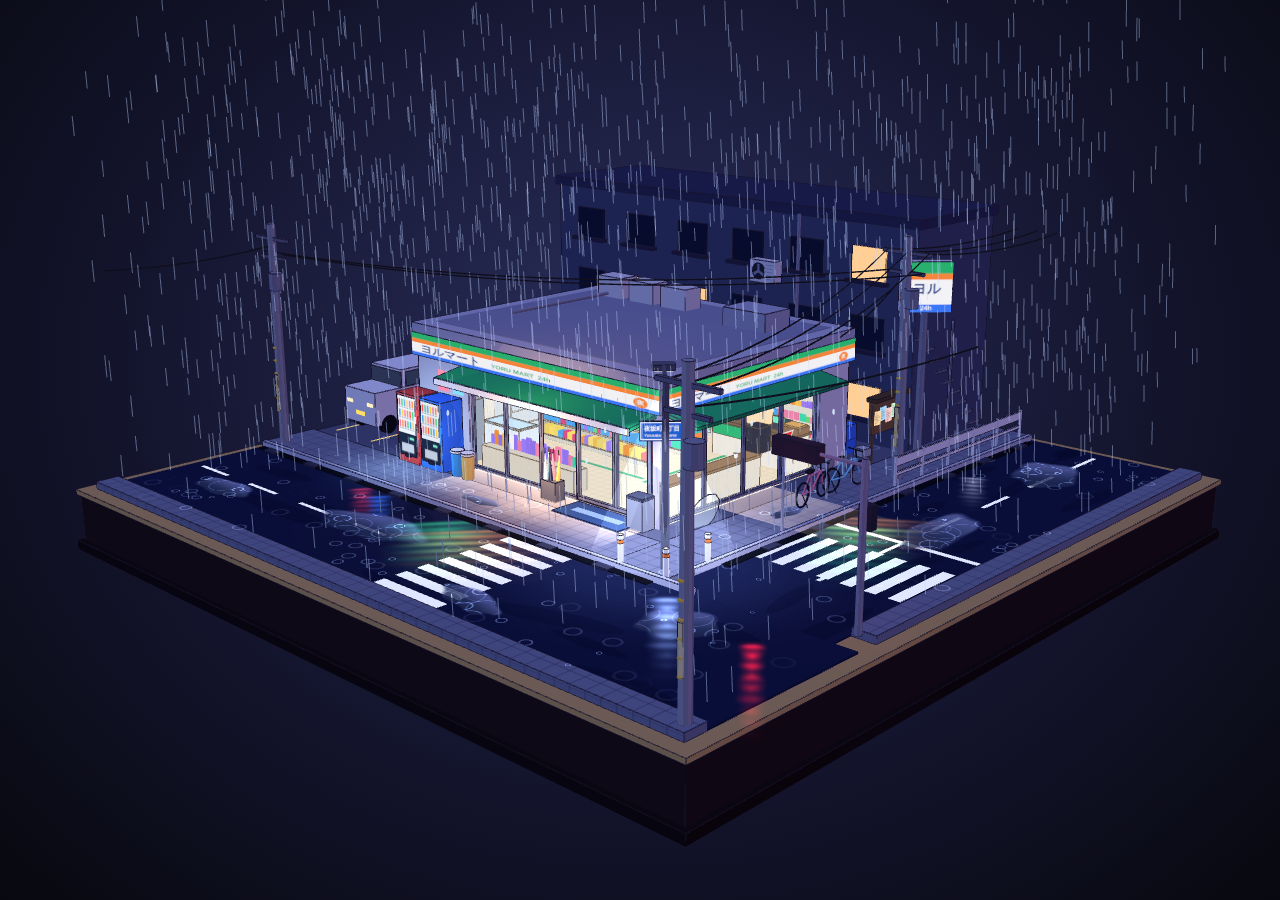
==== commit 16459cbc: "feat: replace konbini scene page with new version" ====
--- a/konbini/index.html
+++ b/konbini/index.html
@@ -1,1020 +1,4252 @@
-<!doctype html>
-<html lang="zh-CN">
-  <head>
-    <meta charset="utf-8" />
-    <meta name="viewport" content="width=device-width, initial-scale=1, viewport-fit=cover" />
-    <meta name="color-scheme" content="dark" />
-    <link rel="icon" href="data:," />
-    <title>雨夜便利店街角</title>
-    <style>
-      * { box-sizing: border-box; }
-      html, body { height: 100%; }
-      body {
-        margin: 0;
-        overflow: hidden;
-        background: radial-gradient(120% 90% at 50% 30%, #182540 0%, #101a33 45%, #070b18 100%);
-      }
-      canvas { display: block; touch-action: none; }
-      #err {
-        position: fixed; inset: auto 12px 12px 12px; z-index: 10;
-        display: none; padding: 10px 14px; border-radius: 8px;
-        background: rgba(20, 8, 8, .88); color: #ffb4a2;
-        font: 13px/1.5 ui-monospace, Menlo, monospace; white-space: pre-wrap;
-      }
-      .sr-only {
-        position: absolute; width: 1px; height: 1px; margin: -1px;
-        padding: 0; overflow: hidden; clip: rect(0 0 0 0); white-space: nowrap; border: 0;
-      }
-    </style>
-  </head>
-  <body>
-    <p class="sr-only">雨夜便利店街角：一个可以拖拽旋转、缩放观看的三维微缩模型。方形底座上坐落着一家亮着暖光的日式便利店，透过大面积玻璃窗能看到货架、饮料柜、便当区、收银台与杂志架；店外有自动贩卖机、自行车、路灯、电线杆、斑马线与信号灯，雨丝持续落下，积水泛起涟漪。</p>
-    <div id="err"></div>
-    <script src="[data-uri]